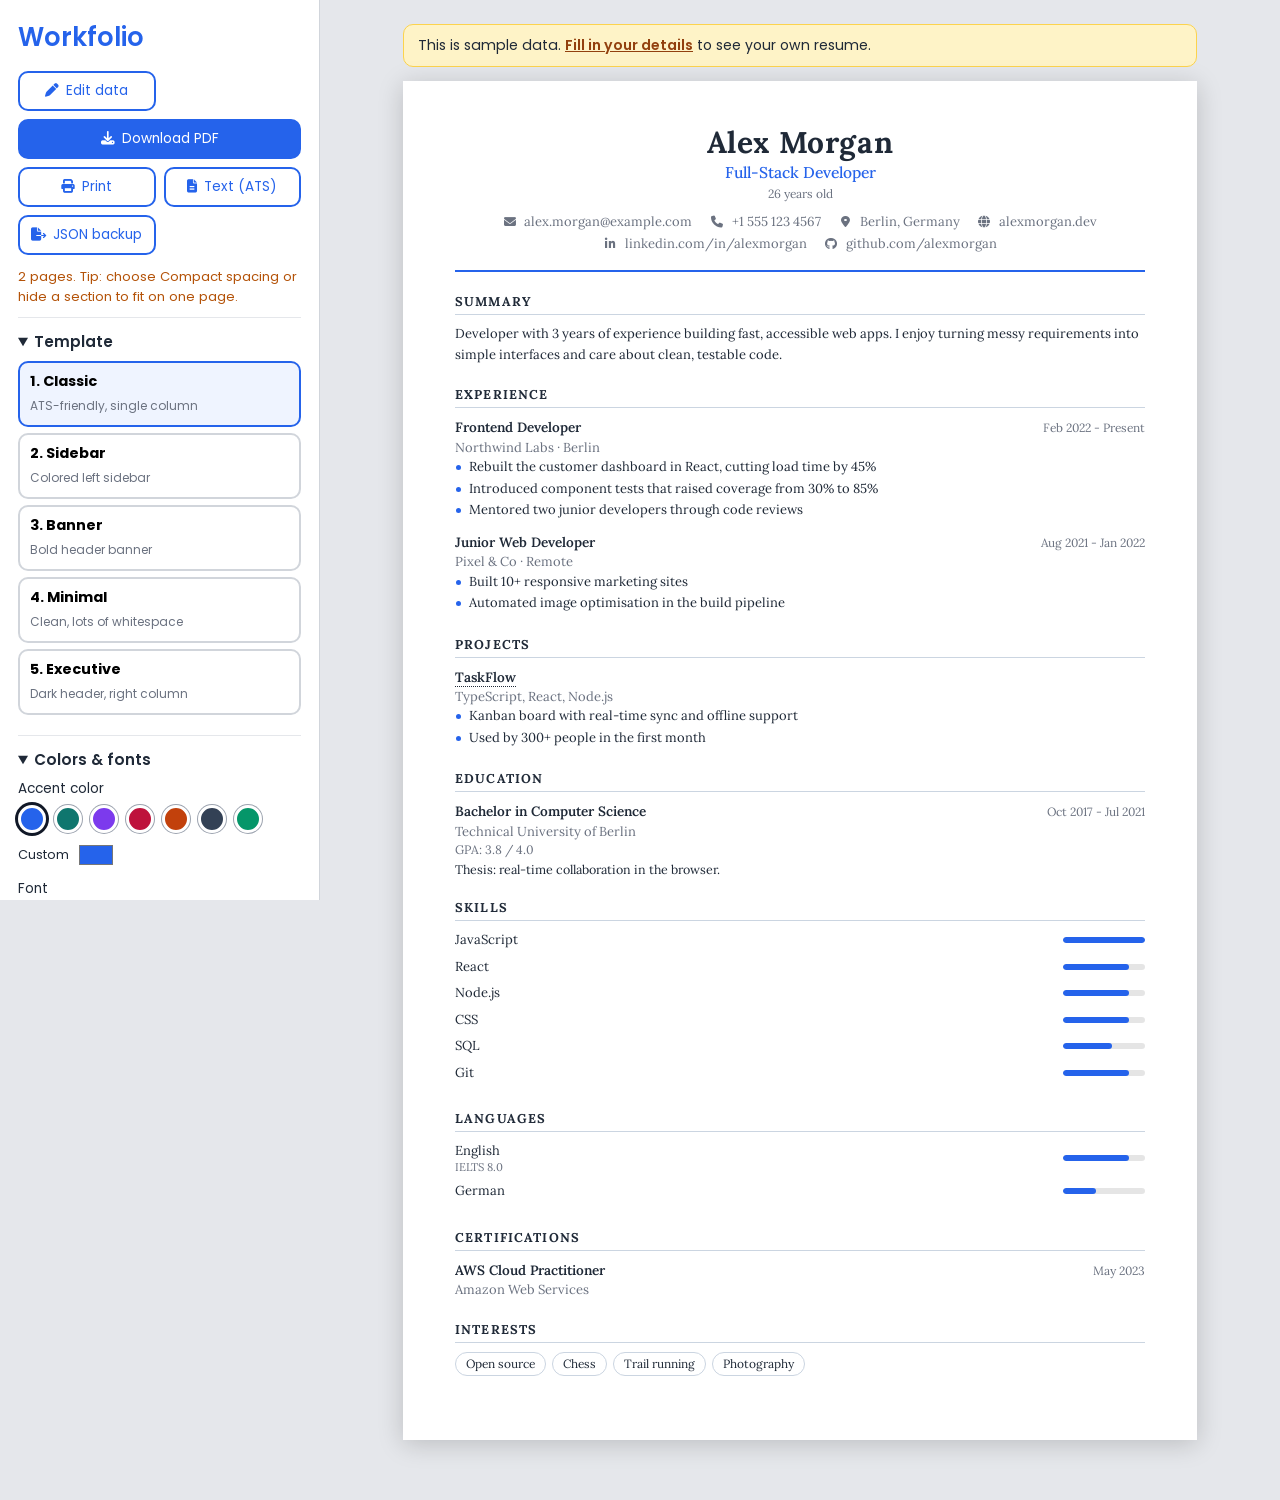
==== resume.html @ 61cf90de "Add files via upload" ====
<!DOCTYPE html>
<html lang="en">
<head>
    <meta charset="UTF-8">
    <meta name="viewport" content="width=device-width, initial-scale=1.0">
    <title>Your Resume | Workfolio</title>
    <link rel="icon" href="assets/imgs/favicon.svg" type="image/svg+xml">
    <link rel="stylesheet" href="assets/css/resume.css">
    <link rel="stylesheet" href="assets/css/viewer.css">
    <link rel="stylesheet" href="https://cdnjs.cloudflare.com/ajax/libs/font-awesome/6.5.2/css/all.min.css" crossorigin="anonymous" referrerpolicy="no-referrer">
    <link rel="preconnect" href="https://fonts.googleapis.com">
    <link rel="preconnect" href="https://fonts.gstatic.com" crossorigin>
    <link href="https://fonts.googleapis.com/css2?family=Inter:wght@300;400;500;600;700&family=Lora:wght@400;500;600;700&family=Poppins:wght@300;400;500;600;700&display=swap" rel="stylesheet">
    <style id="pageStyle"></style>
</head>
<body>
    <div id="app">
        <aside id="panel" aria-label="Resume design options">
            <a class="brand" href="index.html">Workfolio</a>

            <div class="actions">
                <a class="btn" href="index.html#formSec"><i class="fa-solid fa-pen"></i> Edit data</a>
                <button class="btn primary" id="pdfBtn" type="button"><i class="fa-solid fa-download"></i> Download PDF</button>
                <button class="btn" id="printBtn" type="button"><i class="fa-solid fa-print"></i> Print</button>
                <button class="btn" id="txtBtn" type="button" title="Plain text, good for application forms and ATS"><i class="fa-solid fa-file-lines"></i> Text (ATS)</button>
                <button class="btn" id="jsonBtn" type="button" title="Backup you can re-import later"><i class="fa-solid fa-file-export"></i> JSON backup</button>
            </div>

            <p id="pageInfo" class="pageInfo" aria-live="polite"></p>

            <details open>
                <summary>Template</summary>
                <div id="templateButtons" class="tplButtons"></div>
            </details>

            <details open>
                <summary>Colors &amp; fonts</summary>
                <div class="field">
                    <span class="lbl">Accent color</span>
                    <div id="swatches" class="swatches"></div>
                    <label class="custom">Custom <input type="color" id="accentInput"></label>
                </div>
                <label class="field">Font
                    <select id="fontSelect"></select>
                </label>
                <label class="field">Skill style
                    <select id="skillStyleSelect"></select>
                </label>
                <label class="field">Spacing
                    <select id="densitySelect"></select>
                </label>
                <label class="field">Paper size
                    <select id="paperSelect"></select>
                </label>
            </details>

            <details open>
                <summary>Show / hide</summary>
                <label class="check"><input type="checkbox" id="showPhoto"> Profile photo</label>
                <label class="check"><input type="checkbox" id="showAge"> Age</label>
                <p class="lbl">Sections (use arrows to reorder)</p>
                <ul id="sectionList" class="sectionList"></ul>
            </details>

            <button class="btn linkish" id="resetDesign" type="button"><i class="fa-solid fa-rotate-left"></i> Reset design</button>
        </aside>

        <main id="stage">
            <div id="sampleBanner" class="banner" hidden>
                This is sample data. <a href="index.html#formSec">Fill in your details</a> to see your own resume.
            </div>
            <div id="fit"><div id="scaler"><article id="resume"></article></div></div>
        </main>
    </div>

    <script src="assets/js/core.js"></script>
    <script src="assets/js/render.js"></script>
    <script src="assets/js/viewer.js"></script>
</body>
</html>
---- assets/css/resume.css ----
/* Workfolio - resume styles. One base + five templates (.tpl-1 ... .tpl-5).
   Colours come from CSS variables set by render.js (--accent, --accent-dark,
   --accent-soft, --on-accent). */

.resume {
    --fs: 13px; --sec: 20px; --item: 12px;
    --ink: #1f2937; --muted: #6b7280; --rule: #e5e7eb;
    --accent: #2563eb; --accent-dark: #1b3f99; --accent-soft: #dbe6fc; --on-accent: #fff;
    width: var(--page-w, 794px);
    min-height: var(--page-h, 1123px);
    background: #fff;
    color: var(--ink);
    font: 400 var(--fs) / 1.5 var(--ff, var(--ff-default));
    position: relative;
    overflow-wrap: anywhere;
    box-sizing: border-box;
    -webkit-print-color-adjust: exact;
    print-color-adjust: exact;
}
.resume *, .resume *::before, .resume *::after { box-sizing: border-box; }
.resume h1, .resume h2, .resume p, .resume ul { margin: 0; padding: 0; }
.resume a { color: inherit; text-decoration: none; }
.resume ul { list-style: none; }

.dens-compact { --fs: 12px; --sec: 13px; --item: 8px; }
.dens-spacious { --fs: 14px; --sec: 27px; --item: 16px; }

/* ---------- shared content ---------- */
.sec { margin-bottom: var(--sec); }
.sec h2 {
    font-size: 1em; font-weight: 700; text-transform: uppercase; letter-spacing: .09em;
    color: var(--accent); margin-bottom: 9px; display: flex; align-items: center; gap: 7px;
    break-after: avoid;
}
.sec h2 i { font-size: .92em; width: 1.1em; text-align: center; }
.item { margin-bottom: var(--item); break-inside: avoid; }
.item:last-child { margin-bottom: 0; }
.item-head { display: flex; justify-content: space-between; align-items: baseline; gap: 14px; }
.item-title { font-weight: 600; font-size: 1.04em; }
.item-title a { border-bottom: 1px dotted currentColor; }
.item-sub { color: var(--muted); }
.item-meta { color: var(--muted); font-size: .94em; }
.item-text { margin-top: 3px; font-size: .96em; }
.item-period { color: var(--muted); font-size: .92em; white-space: nowrap; }
.bullets { margin-top: 4px; }
.bullets li { position: relative; padding-left: 14px; margin-bottom: 2px; }
.bullets li::before { content: ""; position: absolute; left: 1px; top: .62em; width: 5px; height: 5px; border-radius: 50%; background: var(--accent); }
.summary { line-height: 1.6; }

.chips { display: flex; flex-wrap: wrap; gap: 6px; }
.chip { background: var(--accent-soft); color: var(--accent-dark); padding: 2px 10px; border-radius: 999px; font-size: .92em; }

.skill-row { display: flex; align-items: center; justify-content: space-between; gap: 12px; margin-bottom: 7px; }
.skill-name { flex: 1 1 auto; min-width: 0; }
.lang-note { display: block; color: var(--muted); font-size: .86em; line-height: 1.2; }
.lvl.bar { flex: 0 0 82px; height: 6px; border-radius: 99px; background: rgba(0, 0, 0, .1); overflow: hidden; }
.lvl.bar i { display: block; height: 100%; background: var(--accent); border-radius: 99px; }
.lvl.stars { display: inline-flex; gap: 2px; flex: 0 0 auto; }
.lvl.stars i { font-size: .72em; color: rgba(0, 0, 0, .16); }
.lvl.stars i.on { color: var(--accent); }

.r-contact li { display: flex; align-items: baseline; gap: 8px; }
.r-contact i { width: 1.1em; text-align: center; font-size: .92em; flex: 0 0 auto; }
.r-photo, .r-photo-side { object-fit: cover; display: block; }
.r-title { font-weight: 500; }
.r-age { color: var(--muted); font-size: .92em; }
.r-first { font-weight: inherit; }

/* single-column templates flatten the aside/main wrappers so sections can be re-ordered */
.tpl-1 .r-body, .tpl-4 .r-body { display: flex; flex-direction: column; }
.tpl-1 .r-side, .tpl-1 .r-main, .tpl-4 .r-side, .tpl-4 .r-main { display: contents; }
.tpl-1 .r-contact-side, .tpl-1 .r-photo-side, .tpl-1 .sec-contact,
.tpl-4 .r-contact-side, .tpl-4 .r-photo-side, .tpl-4 .sec-contact { display: none; }

/* =============== 1 - Classic =============== */
.tpl-1 { --ff-default: 'Lora', Georgia, 'Times New Roman', serif; padding: 44px 52px; }
.tpl-1 .r-header { display: flex; flex-direction: column; align-items: center; text-align: center; border-bottom: 2px solid var(--accent); padding-bottom: 16px; margin-bottom: var(--sec); }
.tpl-1 .r-photo { width: 92px; height: 92px; border-radius: 50%; margin-bottom: 10px; }
.tpl-1 .r-name { font-size: 2.3em; font-weight: 700; letter-spacing: .02em; line-height: 1.15; }
.tpl-1 .r-title { font-size: 1.2em; color: var(--accent); margin-top: 2px; }
.tpl-1 .r-contact-inline { display: flex; flex-wrap: wrap; justify-content: center; gap: 3px 18px; margin-top: 9px; color: var(--muted); }
.tpl-1 .sec h2 { color: var(--ink); border-bottom: 1px solid #cbd5e1; padding-bottom: 3px; font-size: .98em; }
.tpl-1 .sec h2 i { display: none; }
.tpl-1 .chip { background: transparent; border: 1px solid #cbd5e1; color: var(--ink); }

/* =============== 2 - Sidebar =============== */
.tpl-2 { --ff-default: 'Inter', system-ui, sans-serif; display: grid; grid-template-columns: 250px 1fr; grid-template-rows: auto 1fr; background: linear-gradient(to right, var(--accent) 250px, #fff 250px); }
.tpl-2 .r-body { display: contents; }
.tpl-2 .r-side { grid-column: 1; grid-row: 1 / span 2; padding: 34px 22px; color: var(--on-accent); display: flex; flex-direction: column; }
.tpl-2 .r-header { grid-column: 2; grid-row: 1; padding: 40px 38px 6px; }
.tpl-2 .r-main { grid-column: 2; grid-row: 2; padding: 14px 38px 36px; }
.tpl-2 .r-photo { display: none; }
.tpl-2 .r-photo-side { width: 140px; height: 140px; border-radius: 50%; margin: 0 auto 24px; border: 4px solid rgba(255, 255, 255, .55); }
.tpl-2 .r-contact-inline { display: none; }
.tpl-2 .r-name { font-size: 2.5em; line-height: 1.1; font-weight: 300; letter-spacing: -.01em; }
.tpl-2 .r-last { font-weight: 700; }
.tpl-2 .r-title { color: var(--accent); font-size: 1.15em; margin-top: 6px; text-transform: uppercase; letter-spacing: .12em; }
.tpl-2 .r-side .sec h2 { color: var(--on-accent); border-bottom: 1px solid rgba(255, 255, 255, .35); padding-bottom: 4px; }
.tpl-2 .r-side .r-contact li { margin-bottom: 7px; font-size: .95em; }
.tpl-2 .r-side .lvl.bar { background: rgba(255, 255, 255, .3); }
.tpl-2 .r-side .lvl.bar i { background: var(--on-accent); }
.tpl-2 .r-side .lvl.stars i { color: rgba(255, 255, 255, .3); }
.tpl-2 .r-side .lvl.stars i.on { color: var(--on-accent); }
.tpl-2 .r-side .lang-note { color: inherit; opacity: .8; }
.tpl-2 .r-side .chip { background: rgba(255, 255, 255, .2); color: var(--on-accent); }

/* =============== 3 - Banner =============== */
.tpl-3 { --ff-default: 'Poppins', 'Segoe UI', sans-serif; display: flex; flex-direction: column; }
.tpl-3 .r-header { display: flex; align-items: center; gap: 26px; padding: 36px 42px; background: linear-gradient(135deg, var(--accent), var(--accent-dark)); color: var(--on-accent); }
.tpl-3 .r-photo { width: 118px; height: 118px; border-radius: 50%; border: 4px solid #fff; flex: 0 0 auto; }
.tpl-3 .r-name { font-size: 2.4em; line-height: 1.1; font-weight: 700; }
.tpl-3 .r-title { font-size: 1.2em; opacity: .92; margin-top: 4px; }
.tpl-3 .r-age { color: inherit; opacity: .8; }
.tpl-3 .r-contact-inline { display: none; }
.tpl-3 .r-body { flex: 1; display: grid; grid-template-columns: 238px 1fr; }
.tpl-3 .r-photo-side { display: none; }
.tpl-3 .r-side { background: #f3f4f6; padding: 28px 22px; }
.tpl-3 .r-main { padding: 28px 36px 34px 32px; }
.tpl-3 .r-side .r-contact li { margin-bottom: 7px; font-size: .94em; }
.tpl-3 .r-side .r-contact i { color: var(--accent); }
.tpl-3 .sec h2 { font-size: .95em; }
.tpl-3 .r-main .sec h2 { border-bottom: 2px solid var(--accent-soft); padding-bottom: 5px; }

/* =============== 4 - Minimal =============== */
.tpl-4 { --ff-default: 'Inter', system-ui, sans-serif; padding: 54px 58px; }
.tpl-4 .r-header { display: flex; flex-direction: row-reverse; justify-content: space-between; align-items: center; margin-bottom: 24px; }
.tpl-4 .r-photo { width: 84px; height: 84px; border-radius: 10px; }
.tpl-4 .r-name { font-size: 2.6em; line-height: 1.05; letter-spacing: -.015em; font-weight: 300; }
.tpl-4 .r-last { font-weight: 700; }
.tpl-4 .r-title { color: var(--accent); text-transform: uppercase; letter-spacing: .16em; font-size: .86em; margin-top: 8px; font-weight: 600; }
.tpl-4 .r-contact-inline { display: flex; flex-wrap: wrap; gap: 3px 18px; margin-top: 14px; color: var(--muted); font-size: .94em; }
.tpl-4 .sec { display: grid; grid-template-columns: 128px 1fr; gap: 0 22px; padding-top: var(--sec); border-top: 1px solid var(--rule); }
.tpl-4 .sec h2 { color: var(--muted); font-size: .76em; letter-spacing: .16em; margin: 3px 0 0; }
.tpl-4 .sec h2 i { display: none; }
.tpl-4 .sec-body { min-width: 0; }

/* =============== 5 - Executive =============== */
.tpl-5 { --ff-default: 'Inter', system-ui, sans-serif; display: flex; flex-direction: column; }
.tpl-5 .r-header { display: flex; flex-direction: row-reverse; justify-content: space-between; align-items: center; background: #0f172a; color: #fff; padding: 34px 40px; border-bottom: 5px solid var(--accent); }
.tpl-5 .r-photo { width: 104px; height: 104px; border-radius: 12px; border: 3px solid rgba(255, 255, 255, .25); }
.tpl-5 .r-name { font-size: 2.35em; line-height: 1.1; font-weight: 700; letter-spacing: .01em; }
.tpl-5 .r-first { font-weight: 300; }
.tpl-5 .r-title { color: #cbd5e1; margin-top: 5px; font-size: 1.15em; letter-spacing: .06em; }
.tpl-5 .r-age { color: #94a3b8; }
.tpl-5 .r-contact-inline { display: none; }
.tpl-5 .r-body { flex: 1; display: grid; grid-template-columns: 1fr 244px; }
.tpl-5 .r-main { grid-column: 1; grid-row: 1; padding: 28px 30px 34px 40px; }
.tpl-5 .r-side { grid-column: 2; grid-row: 1; background: #f1f5f9; padding: 28px 24px; }
.tpl-5 .r-photo-side { display: none; }
.tpl-5 .r-side .r-contact li { margin-bottom: 7px; font-size: .94em; }
.tpl-5 .r-side .r-contact i { color: var(--accent); }
.tpl-5 .r-main .sec h2 { border-left: 4px solid var(--accent); padding-left: 9px; color: var(--ink); }
.tpl-5 .r-main .sec h2 i { display: none; }

/* resumes with no photo / small screens still look right in preview iframes */
@media print {
    .resume { margin: 0 !important; }
}
---- assets/css/viewer.css ----
* { box-sizing: border-box; }
[hidden] { display: none !important; }
body { margin: 0; background: #e5e7eb; font-family: "Poppins", system-ui, sans-serif; color: #1f2937; }

#app { display: grid; grid-template-columns: 320px 1fr; min-height: 100vh; }

#panel {
    position: sticky; top: 0; height: 100vh; overflow-y: auto;
    background: #fff; border-right: 1px solid #d1d5db; padding: 18px 18px 30px;
}
.brand { display: block; font-size: 1.6rem; font-weight: 600; color: #2563eb; text-decoration: none; margin-bottom: 14px; }

.actions { display: grid; grid-template-columns: 1fr 1fr; gap: 8px; }
.actions .btn:nth-child(2) { grid-column: 1 / -1; }

.btn {
    display: inline-flex; align-items: center; justify-content: center; gap: 7px;
    padding: 8px 10px; border: 2px solid #2563eb; border-radius: 10px; background: #fff; color: #2563eb;
    font: inherit; font-size: .85rem; text-decoration: none; cursor: pointer;
}
.btn.primary { background: #2563eb; color: #fff; }
.btn:hover { filter: brightness(.94); }
.btn:disabled { opacity: .6; cursor: wait; }
.btn.linkish { border-color: transparent; margin-top: 14px; color: #6b7280; }

.pageInfo { font-size: .82rem; margin: 12px 0 4px; color: #4b5563; }
.pageInfo.warn { color: #b45309; }

details { border-top: 1px solid #e5e7eb; padding: 10px 0; margin-top: 10px; }
summary { cursor: pointer; font-weight: 600; font-size: .95rem; padding: 2px 0 8px; }
.field { display: block; font-size: .85rem; margin-bottom: 10px; }
.field select { display: block; width: 100%; margin-top: 4px; padding: 6px 8px; border: 2px solid #d1d5db; border-radius: 8px; font: inherit; background: #fff; }
.lbl { display: block; font-size: .85rem; margin: 0 0 6px; }

.tplButtons { display: grid; gap: 6px; }
.tplBtn { text-align: left; padding: 8px 10px; border: 2px solid #d1d5db; border-radius: 10px; background: #fff; cursor: pointer; font: inherit; }
.tplBtn strong { display: block; font-size: .9rem; }
.tplBtn small { color: #6b7280; font-size: .75rem; }
.tplBtn.active { border-color: #2563eb; background: #eff4ff; }

.swatches { display: flex; flex-wrap: wrap; gap: 8px; }
.swatch { width: 28px; height: 28px; border-radius: 50%; border: 3px solid #fff; box-shadow: 0 0 0 1px #9ca3af; cursor: pointer; padding: 0; }
.swatch.active { box-shadow: 0 0 0 3px #111827; }
.custom { display: flex; align-items: center; gap: 8px; margin-top: 8px; font-size: .8rem; }
.custom input { width: 38px; height: 28px; padding: 0; border: none; background: none; cursor: pointer; }

.check { display: flex; align-items: center; gap: 8px; font-size: .88rem; margin-bottom: 6px; }
.sectionList { list-style: none; margin: 0; padding: 0; }
.sectionList li { display: flex; align-items: center; gap: 4px; padding: 3px 0; font-size: .86rem; }
.sectionList label { flex: 1; display: flex; gap: 8px; align-items: center; cursor: pointer; }
.sectionList button { border: 1px solid #d1d5db; background: #fff; border-radius: 6px; width: 26px; height: 26px; cursor: pointer; line-height: 1; }
.sectionList button:disabled { opacity: .35; cursor: default; }

#stage { padding: 24px 20px 60px; min-width: 0; overflow-x: hidden; }
.banner { max-width: 794px; margin: 0 auto 14px; padding: 10px 14px; background: #fef3c7; border: 1px solid #fcd34d; border-radius: 10px; font-size: .88rem; }
.banner a { color: #92400e; font-weight: 600; }
#fit { margin: 0 auto; }
#scaler { transform-origin: top left; box-shadow: 0 4px 24px rgba(0, 0, 0, .18); width: max-content; }

/* ---------- embedded preview (template picker iframes) ---------- */
body.preview { background: #fff; overflow: hidden; }
body.preview #app { display: block; }
body.preview #panel, body.preview .banner { display: none; }
body.preview #stage { padding: 0; overflow: hidden; }
body.preview #scaler { box-shadow: none; }

/* ---------- PDF host (off-screen, unscaled copy) ---------- */
.pdf-host { position: fixed; left: -10000px; top: 0; }

@media (max-width: 900px) {
    #app { display: block; }
    #panel { position: static; height: auto; border-right: none; border-bottom: 1px solid #d1d5db; }
}

@media print {
    body { background: #fff; }
    #panel, .banner { display: none !important; }
    #app { display: block; }
    #stage { padding: 0; overflow: visible; }
    #fit { width: auto !important; height: auto !important; }
    #scaler { transform: none !important; box-shadow: none; width: auto; }
}
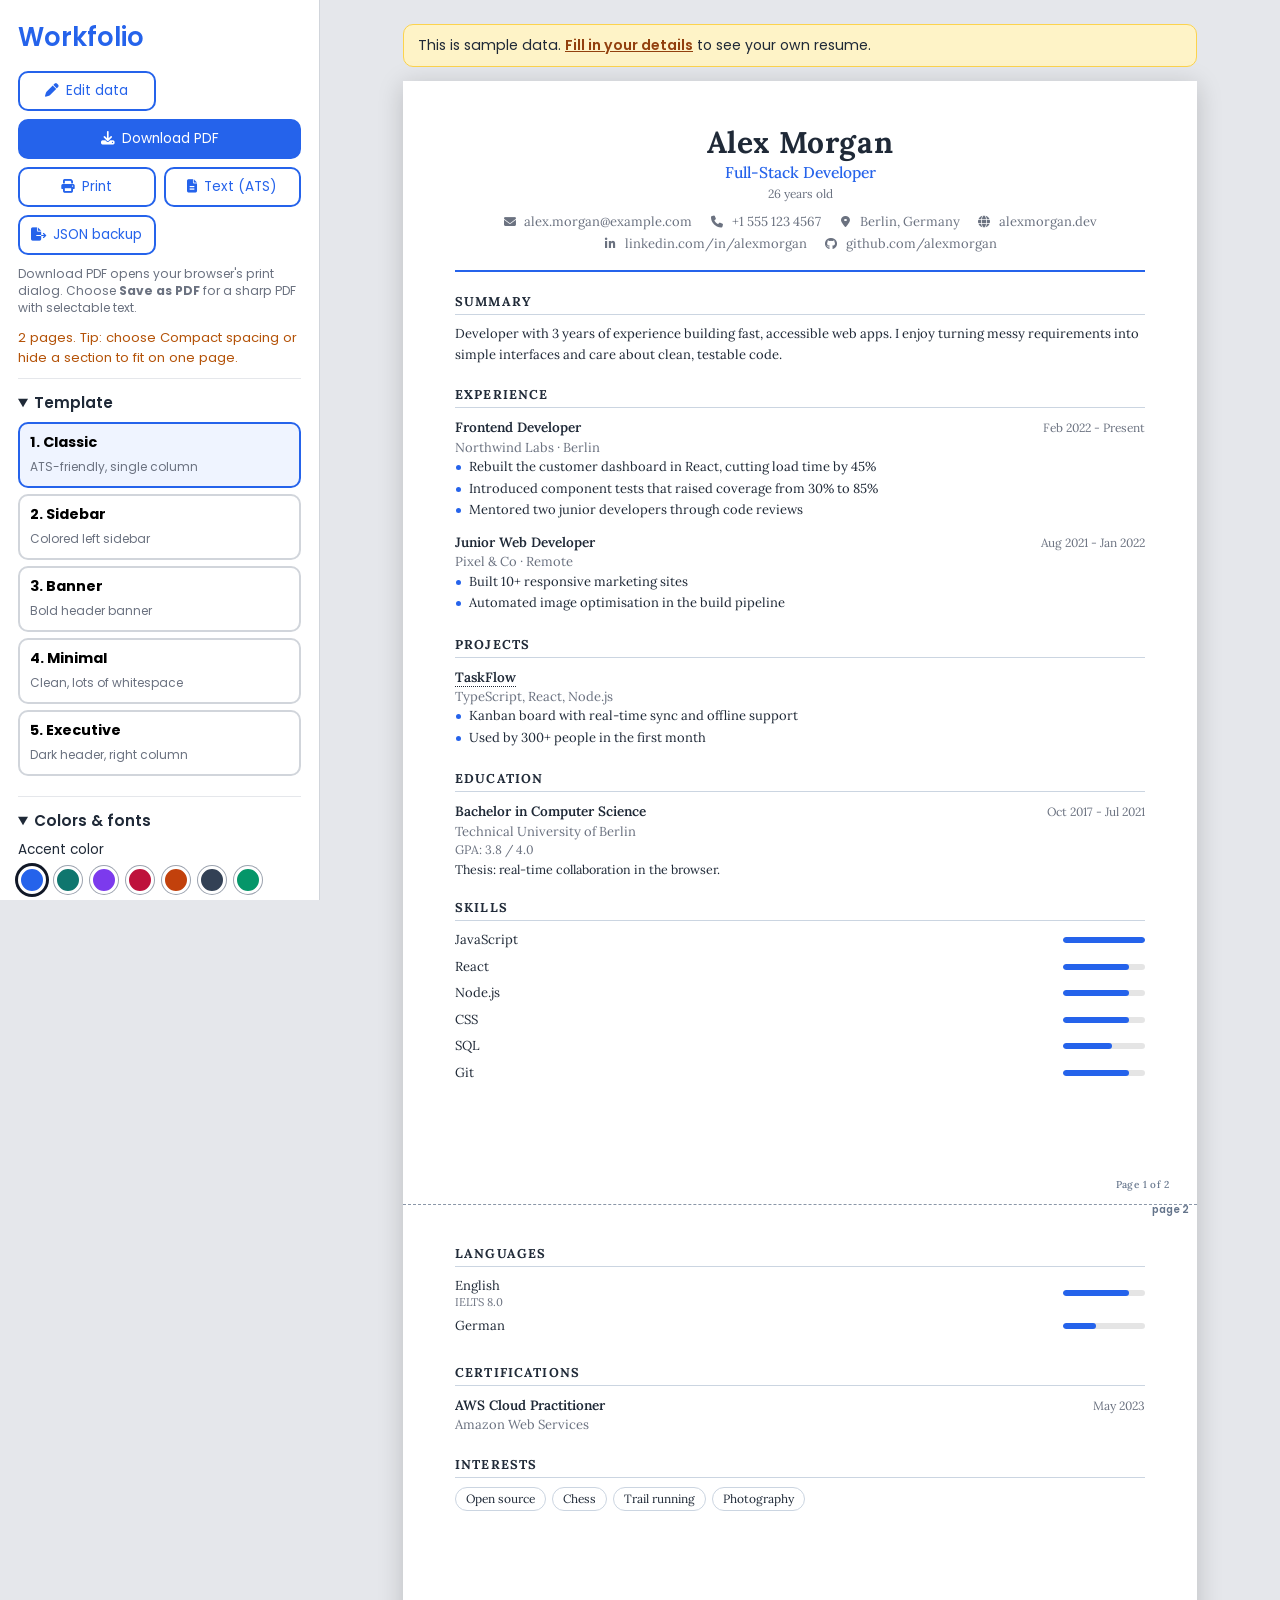
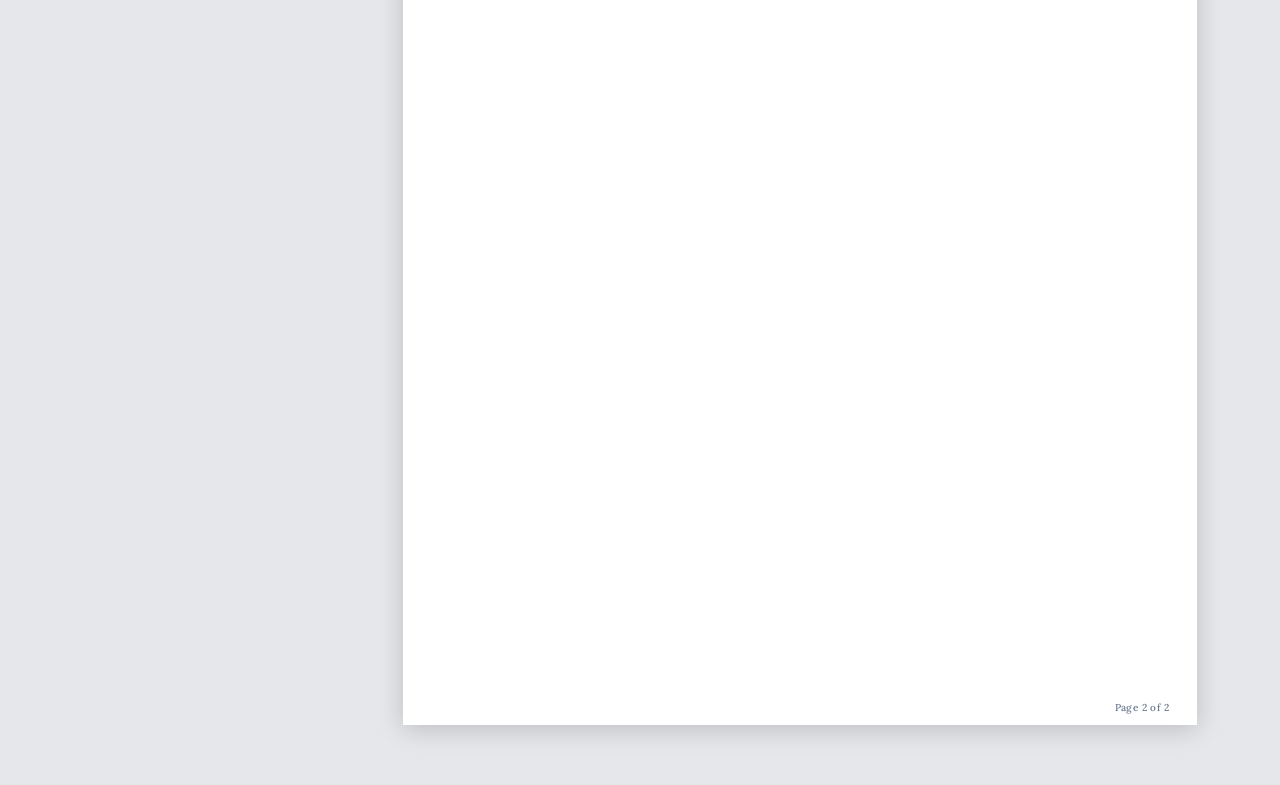
==== commit e535b78c: "Add files via upload" ====
--- a/resume.html
+++ b/resume.html
@@ -25,6 +25,8 @@
                 <button class="btn" id="txtBtn" type="button" title="Plain text, good for application forms and ATS"><i class="fa-solid fa-file-lines"></i> Text (ATS)</button>
                 <button class="btn" id="jsonBtn" type="button" title="Backup you can re-import later"><i class="fa-solid fa-file-export"></i> JSON backup</button>
             </div>
+
+            <p class="pdfHint">Download PDF opens your browser's print dialog. Choose <b>Save as PDF</b> for a sharp PDF with selectable text.</p>
 
             <p id="pageInfo" class="pageInfo" aria-live="polite"></p>
 
@@ -58,6 +60,7 @@
                 <summary>Show / hide</summary>
                 <label class="check"><input type="checkbox" id="showPhoto"> Profile photo</label>
                 <label class="check"><input type="checkbox" id="showAge"> Age</label>
+                <label class="check" title="Shown at the bottom of each page when the resume has more than one page"><input type="checkbox" id="showPageNumbers"> Page numbers</label>
                 <p class="lbl">Sections (use arrows to reorder)</p>
                 <ul id="sectionList" class="sectionList"></ul>
             </details>
@@ -75,6 +78,7 @@
 
     <script src="assets/js/core.js"></script>
     <script src="assets/js/render.js"></script>
+    <script src="assets/js/paginate.js"></script>
     <script src="assets/js/viewer.js"></script>
 </body>
 </html>
--- a/assets/css/resume.css
+++ b/assets/css/resume.css
@@ -66,11 +66,19 @@
 .r-age { color: var(--muted); font-size: .92em; }
 .r-first { font-weight: inherit; }
 
+/* page numbers (added by paginate.js when the resume has more than one page) */
+.pg-num {
+    position: absolute; right: 28px; height: 14px; z-index: 4;
+    font-size: 10px; line-height: 14px; font-weight: 500; letter-spacing: .04em; color: #64748b;
+    pointer-events: none;
+}
+
 /* single-column templates flatten the aside/main wrappers so sections can be re-ordered */
 .tpl-1 .r-body, .tpl-4 .r-body { display: flex; flex-direction: column; }
 .tpl-1 .r-side, .tpl-1 .r-main, .tpl-4 .r-side, .tpl-4 .r-main { display: contents; }
 .tpl-1 .r-contact-side, .tpl-1 .r-photo-side, .tpl-1 .sec-contact,
 .tpl-4 .r-contact-side, .tpl-4 .r-photo-side, .tpl-4 .sec-contact { display: none; }
+.tpl-4 .sec.sec-contact { display: none; } /* beats the later .tpl-4 .sec { display: grid } rule */
 
 /* =============== 1 - Classic =============== */
 .tpl-1 { --ff-default: 'Lora', Georgia, 'Times New Roman', serif; padding: 44px 52px; }
--- a/assets/css/viewer.css
+++ b/assets/css/viewer.css
@@ -23,6 +23,7 @@
 .btn:disabled { opacity: .6; cursor: wait; }
 .btn.linkish { border-color: transparent; margin-top: 14px; color: #6b7280; }
 
+.pdfHint { font-size: .76rem; line-height: 1.4; margin: 10px 0 0; color: #6b7280; }
 .pageInfo { font-size: .82rem; margin: 12px 0 4px; color: #4b5563; }
 .pageInfo.warn { color: #b45309; }
 
@@ -64,8 +65,12 @@
 body.preview #stage { padding: 0; overflow: hidden; }
 body.preview #scaler { box-shadow: none; }
 
-/* ---------- PDF host (off-screen, unscaled copy) ---------- */
-.pdf-host { position: fixed; left: -10000px; top: 0; }
+/* ---------- page-break helpers (see assets/js/paginate.js) ---------- */
+.pg-guide {
+    position: absolute; left: 0; right: 0; height: 0; border-top: 1px dashed rgba(100, 116, 139, .75);
+    z-index: 5; pointer-events: none; font: 600 10px/1 "Poppins", system-ui, sans-serif; color: #64748b;
+}
+.pg-guide { text-align: right; padding-right: 8px; }
 
 @media (max-width: 900px) {
     #app { display: block; }
@@ -73,7 +78,8 @@
 }
 
 @media print {
-    body { background: #fff; }
+    html, body { margin: 0; background: #fff; }
+    .pg-guide { display: none !important; }
     #panel, .banner { display: none !important; }
     #app { display: block; }
     #stage { padding: 0; overflow: visible; }
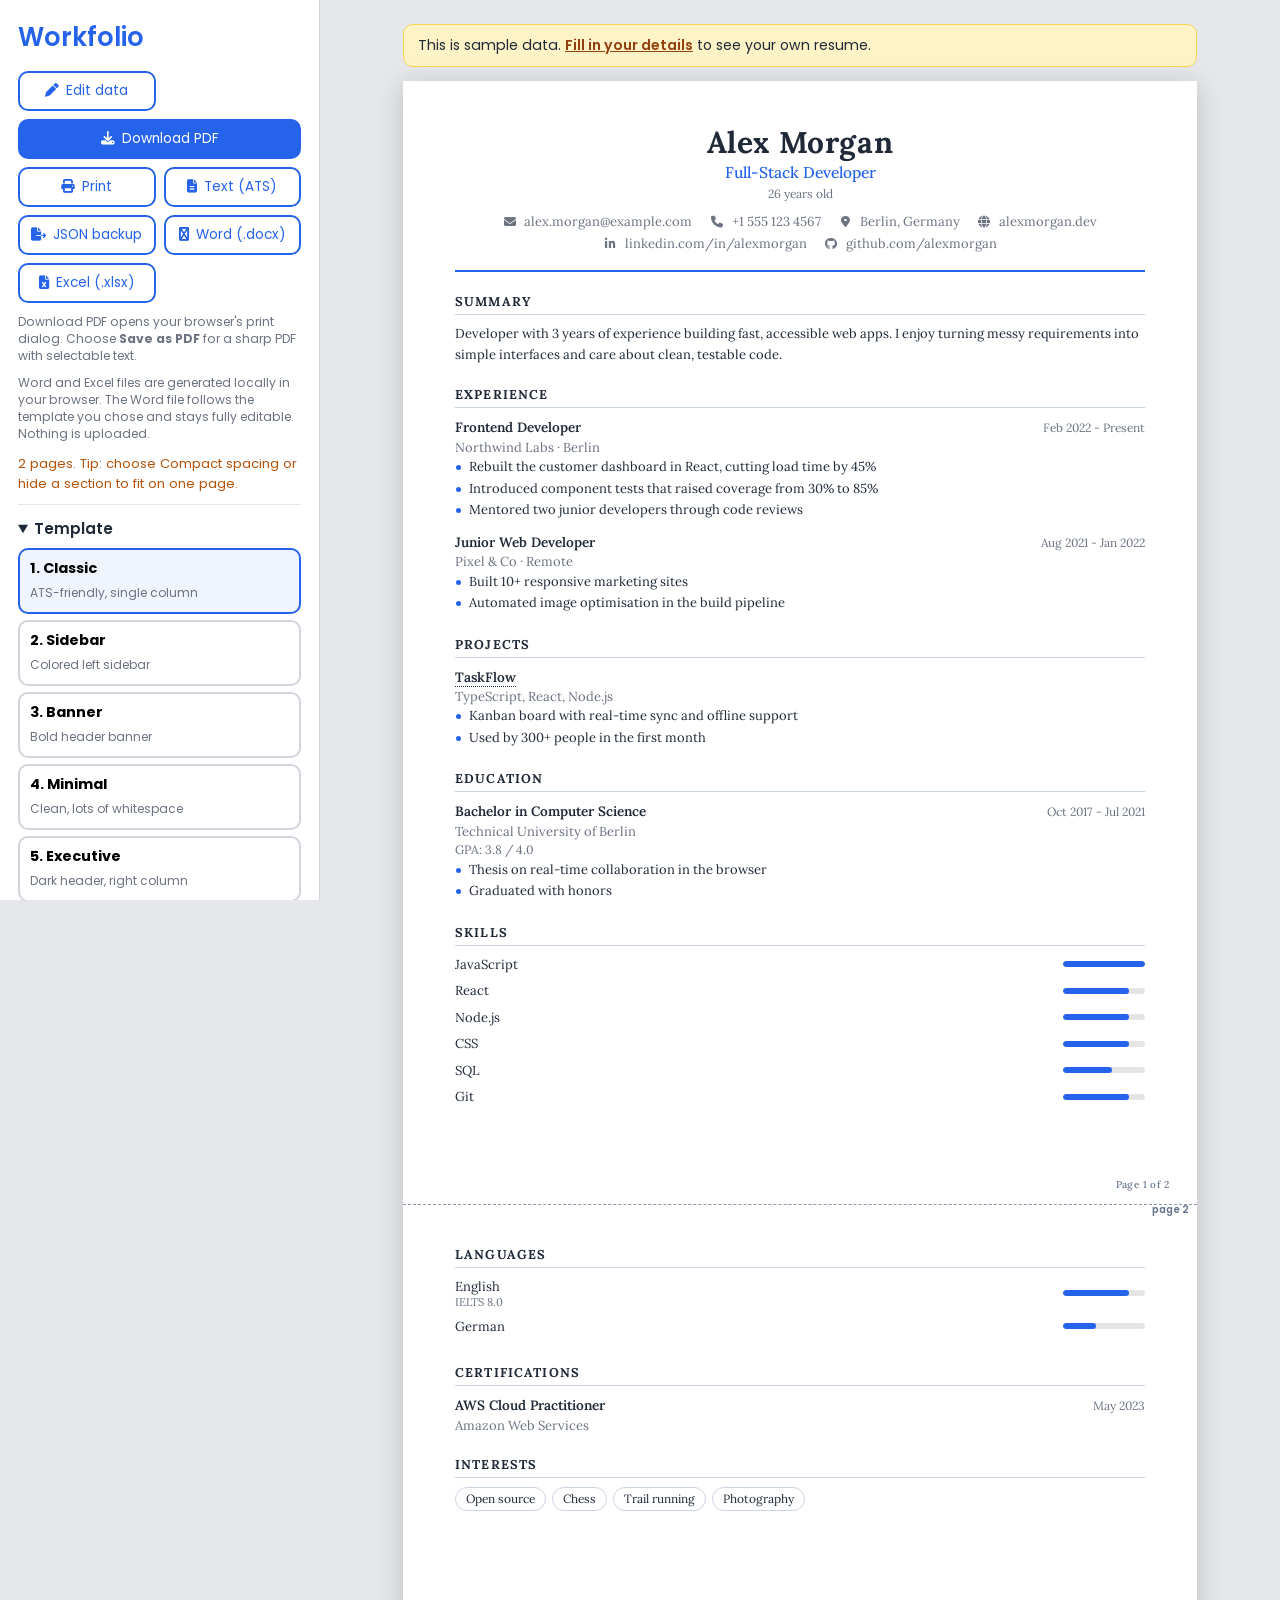
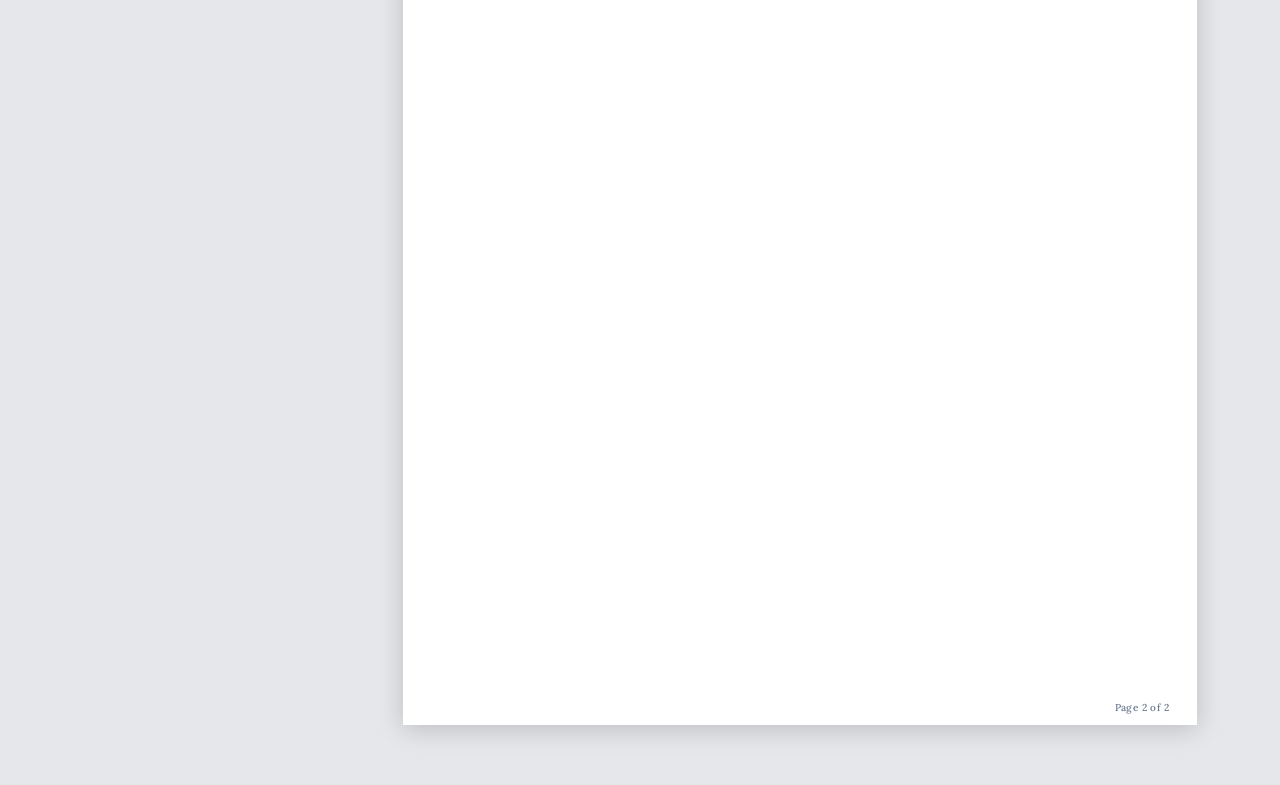
==== commit 5502419a: "Add files via upload" ====
--- a/resume.html
+++ b/resume.html
@@ -18,15 +18,26 @@
         <aside id="panel" aria-label="Resume design options">
             <a class="brand" href="index.html">Workfolio</a>
 
+            <section id="mobilePreviewDock" class="mobile-preview-dock" aria-label="Live resume preview" hidden>
+                <div class="mobile-preview-toolbar">
+                    <span><i class="fa-regular fa-eye" aria-hidden="true"></i> Live preview</span>
+                    <button type="button" id="toggleMobilePreview" class="preview-toggle" aria-expanded="false">Expand preview</button>
+                </div>
+                <div id="mobilePreviewViewport"></div>
+            </section>
+
             <div class="actions">
                 <a class="btn" href="index.html#formSec"><i class="fa-solid fa-pen"></i> Edit data</a>
                 <button class="btn primary" id="pdfBtn" type="button"><i class="fa-solid fa-download"></i> Download PDF</button>
                 <button class="btn" id="printBtn" type="button"><i class="fa-solid fa-print"></i> Print</button>
                 <button class="btn" id="txtBtn" type="button" title="Plain text, good for application forms and ATS"><i class="fa-solid fa-file-lines"></i> Text (ATS)</button>
                 <button class="btn" id="jsonBtn" type="button" title="Backup you can re-import later"><i class="fa-solid fa-file-export"></i> JSON backup</button>
+                <button class="btn" id="docxBtn" type="button" title="Export an editable Word document"><i class="fa-brands fa-file-word"></i> Word (.docx)</button>
+                <button class="btn" id="xlsxBtn" type="button" title="Spreadsheet with one sheet per section"><i class="fa-solid fa-file-excel"></i> Excel (.xlsx)</button>
             </div>
 
             <p class="pdfHint">Download PDF opens your browser's print dialog. Choose <b>Save as PDF</b> for a sharp PDF with selectable text.</p>
+            <p class="pdfHint">Word and Excel files are generated locally in your browser. The Word file follows the template you chose and stays fully editable. Nothing is uploaded.</p>
 
             <p id="pageInfo" class="pageInfo" aria-live="polite"></p>
 
@@ -77,6 +88,10 @@
     </div>
 
     <script src="assets/js/core.js"></script>
+    <script src="assets/js/zip.js"></script>
+    <!-- Local, dependency-free Word exporter; no resume data is uploaded to a server. -->
+    <script src="assets/js/word-export.js"></script>
+    <script src="assets/js/excel-export.js"></script>
     <script src="assets/js/render.js"></script>
     <script src="assets/js/paginate.js"></script>
     <script src="assets/js/viewer.js"></script>
--- a/assets/css/viewer.css
+++ b/assets/css/viewer.css
@@ -82,7 +82,36 @@
     .pg-guide { display: none !important; }
     #panel, .banner { display: none !important; }
     #app { display: block; }
-    #stage { padding: 0; overflow: visible; }
-    #fit { width: auto !important; height: auto !important; }
+    #stage { display: block !important; padding: 0; overflow: visible !important; min-height: 0; }
+    body.mobile-dock-active #stage { display: block !important; }
+    #mobilePreviewDock { display: none !important; }
+    #fit { width: auto !important; height: auto !important; margin: 0 !important; }
     #scaler { transform: none !important; box-shadow: none; width: auto; }
+    .resume { margin: 0 !important; }
 }
+
+/* ---------- persistent mobile live preview ---------- */
+.mobile-preview-dock { display: none; }
+.mobile-preview-toolbar { display: flex; align-items: center; justify-content: space-between; gap: 8px; min-height: 34px; padding-bottom: 7px; font-size: .84rem; font-weight: 600; }
+.preview-toggle { appearance: none; border: 1px solid #2563eb; background: #eff6ff; color: #1d4ed8; border-radius: 8px; padding: 6px 10px; min-height: 32px; font: inherit; font-size: .78rem; cursor: pointer; }
+#mobilePreviewViewport { width: 100%; min-width: 0; height: 145px; overflow: hidden; background: #eef2f7; border: 1px solid #e5e7eb; border-radius: 8px; }
+#mobilePreviewViewport #fit { padding: 0; }
+
+@media (max-width: 900px) {
+    #app { display: block; }
+    #panel { position: static; height: auto; max-height: none; overflow: visible; border-right: none; border-bottom: none; padding: 12px 14px 24px; }
+    .mobile-preview-dock:not([hidden]) { display: block; position: sticky; top: 0; z-index: 25; margin: 0 -14px 12px; padding: 8px 14px 10px; background: rgba(255,255,255,.97); border-bottom: 1px solid #d1d5db; box-shadow: 0 4px 14px rgba(15,23,42,.1); }
+    body.mobile-dock-active #stage { display: none; }
+    #panel .actions { grid-template-columns: repeat(2, minmax(0, 1fr)); }
+    #panel .actions .btn:nth-child(2) { grid-column: auto; }
+    #panel .actions .btn { min-width: 0; min-height: 42px; }
+    body.preview #mobilePreviewDock { display: none !important; }
+    body.preview #stage { display: block; }
+    body.preview #app { display: block; }
+    body.preview #panel { display: none; }
+    body.preview-expanded #mobilePreviewDock,
+    #mobilePreviewDock.preview-expanded { position: fixed; inset: 0; z-index: 9999; width: 100vw; height: 100dvh; margin: 0; padding: 10px 12px; background: #fff; overflow: hidden; border: 0; box-shadow: none; }
+    body.preview-expanded #mobilePreviewViewport { height: calc(100dvh - 55px); overflow: auto; border: 0; background: #e5e7eb; }
+    body.preview-expanded #mobilePreviewViewport #fit { margin: 0 auto 16px; }
+    body.preview-expanded { overflow: hidden; }
+}
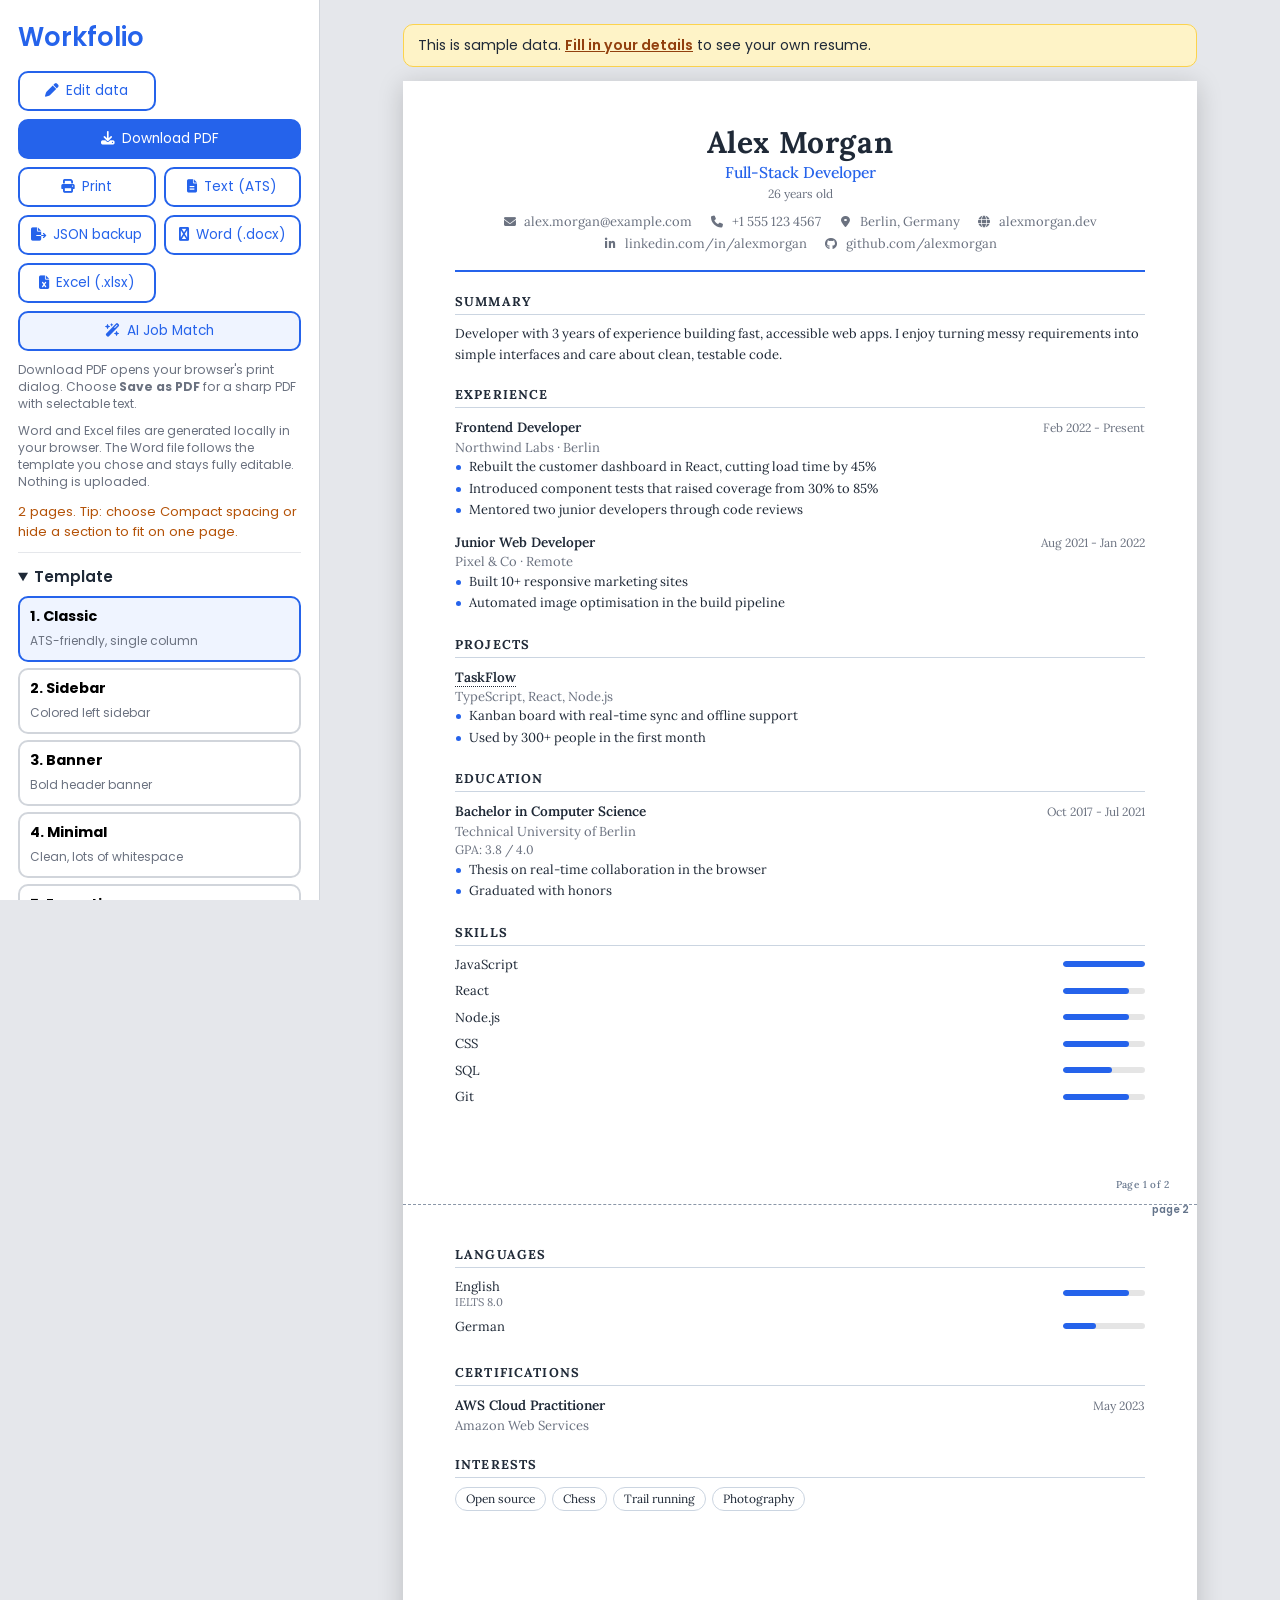
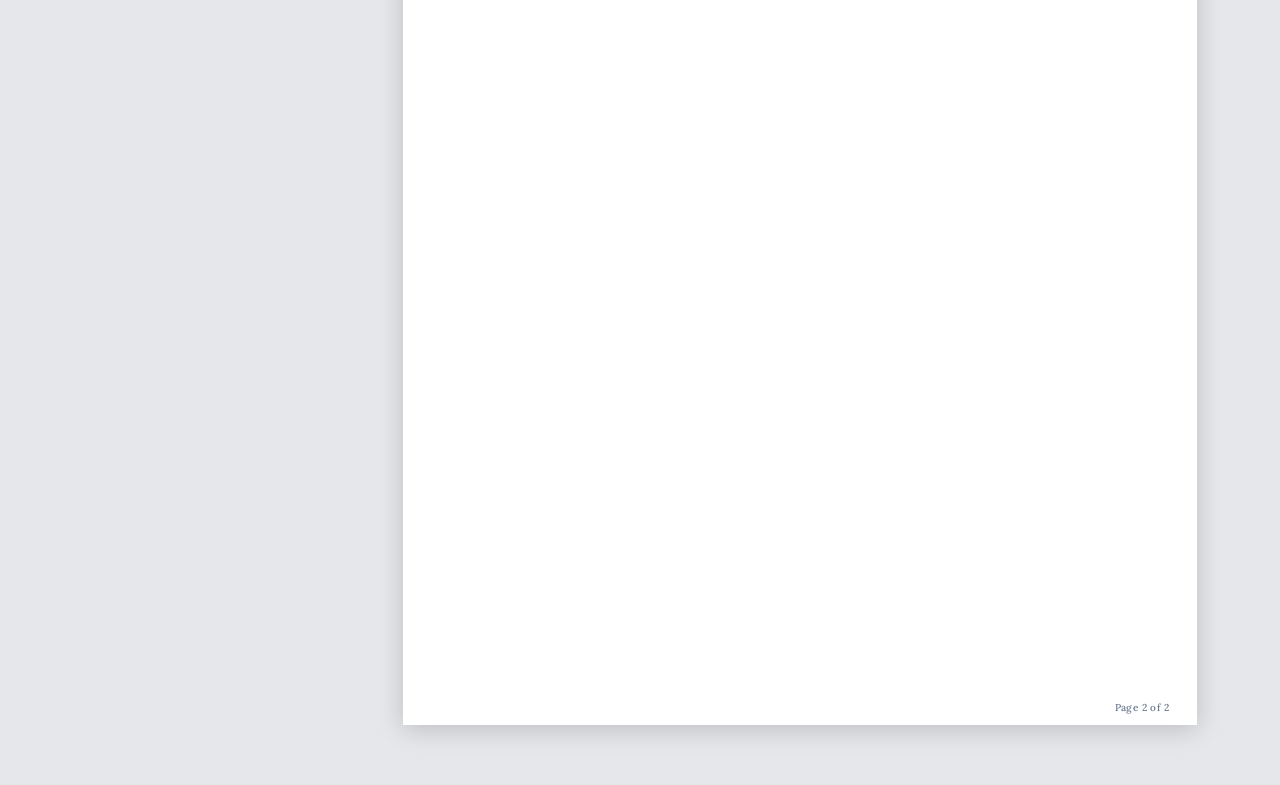
==== commit cd9fb069: "Add files via upload" ====
--- a/resume.html
+++ b/resume.html
@@ -7,6 +7,7 @@
     <link rel="icon" href="assets/imgs/favicon.svg" type="image/svg+xml">
     <link rel="stylesheet" href="assets/css/resume.css">
     <link rel="stylesheet" href="assets/css/viewer.css">
+    <link rel="stylesheet" href="assets/css/ai.css">
     <link rel="stylesheet" href="https://cdnjs.cloudflare.com/ajax/libs/font-awesome/6.5.2/css/all.min.css" crossorigin="anonymous" referrerpolicy="no-referrer">
     <link rel="preconnect" href="https://fonts.googleapis.com">
     <link rel="preconnect" href="https://fonts.gstatic.com" crossorigin>
@@ -34,6 +35,7 @@
                 <button class="btn" id="jsonBtn" type="button" title="Backup you can re-import later"><i class="fa-solid fa-file-export"></i> JSON backup</button>
                 <button class="btn" id="docxBtn" type="button" title="Export an editable Word document"><i class="fa-brands fa-file-word"></i> Word (.docx)</button>
                 <button class="btn" id="xlsxBtn" type="button" title="Spreadsheet with one sheet per section"><i class="fa-solid fa-file-excel"></i> Excel (.xlsx)</button>
+                <button class="btn ai-launch" id="aiBtn" type="button" title="Compare your resume with a job posting, on this device"><i class="fa-solid fa-wand-magic-sparkles"></i> AI Job Match</button>
             </div>
 
             <p class="pdfHint">Download PDF opens your browser's print dialog. Choose <b>Save as PDF</b> for a sharp PDF with selectable text.</p>
@@ -94,6 +96,9 @@
     <script src="assets/js/excel-export.js"></script>
     <script src="assets/js/render.js"></script>
     <script src="assets/js/paginate.js"></script>
+    <!-- AI Job Match: runs in the browser; the embedding model is only downloaded when you click Analyze. -->
+    <script src="assets/js/ai-match.js"></script>
+    <script src="assets/js/ai-panel.js"></script>
     <script src="assets/js/viewer.js"></script>
 </body>
 </html>
--- a/assets/css/resume.css
+++ b/assets/css/resume.css
@@ -138,7 +138,7 @@
 .tpl-4 .r-title { color: var(--accent); text-transform: uppercase; letter-spacing: .16em; font-size: .86em; margin-top: 8px; font-weight: 600; }
 .tpl-4 .r-contact-inline { display: flex; flex-wrap: wrap; gap: 3px 18px; margin-top: 14px; color: var(--muted); font-size: .94em; }
 .tpl-4 .sec { display: grid; grid-template-columns: 128px 1fr; gap: 0 22px; padding-top: var(--sec); border-top: 1px solid var(--rule); }
-.tpl-4 .sec h2 { color: var(--muted); font-size: .76em; letter-spacing: .16em; margin: 3px 0 0; }
+.tpl-4 .sec h2 { color: var(--muted); font-size: .76em; letter-spacing: .16em; margin: 3px 0 0; align-self: start; }
 .tpl-4 .sec h2 i { display: none; }
 .tpl-4 .sec-body { min-width: 0; }
 
@@ -160,6 +160,18 @@
 .tpl-5 .r-main .sec h2 { border-left: 4px solid var(--accent); padding-left: 9px; color: var(--ink); }
 .tpl-5 .r-main .sec h2 i { display: none; }
 
+/* sidebar tightening, set by paginate.js (data-tight) only when the sidebar would not fit on page 1 */
+.resume[data-tight] .r-side .sec { margin-bottom: calc(var(--sec) * .72); }
+.resume[data-tight] .r-side .r-contact li { margin-bottom: 4px; }
+.resume[data-tight] .r-side .skill-row { margin-bottom: 5px; }
+.resume[data-tight] .r-side .chips { gap: 4px; }
+.resume[data-tight="2"] .r-side, .resume[data-tight="3"] .r-side { padding-top: 22px; padding-bottom: 22px; line-height: 1.4; }
+.resume[data-tight="2"] .r-side .sec h2, .resume[data-tight="3"] .r-side .sec h2 { margin-bottom: 6px; }
+.resume[data-tight="2"] .r-side .chip, .resume[data-tight="3"] .r-side .chip { padding: 1px 9px; border-radius: 12px; }
+.resume[data-tight="3"] .r-side { font-size: .95em; }
+.resume[data-tight="3"] .r-side .sec { margin-bottom: calc(var(--sec) * .55); }
+.resume[data-tight="3"] .r-side .r-contact li { margin-bottom: 2px; }
+
 /* resumes with no photo / small screens still look right in preview iframes */
 @media print {
     .resume { margin: 0 !important; }
--- a/assets/css/ai.css
+++ b/assets/css/ai.css
@@ -0,0 +1,117 @@
+/* Workfolio - AI Job Match dialog (resume.html). Uses the same blue / Poppins language as the rest of the app. */
+
+.btn.ai-launch { grid-column: 1 / -1; background: #eff4ff; }
+.btn.small { padding: 6px 10px; font-size: .8rem; border-width: 1px; }
+.btn.ghost { border-color: #d1d5db; color: #6b7280; }
+
+body.ai-open { overflow: hidden; }
+
+.ai-modal { position: fixed; inset: 0; z-index: 10000; display: flex; align-items: center; justify-content: center; padding: 20px; }
+.ai-backdrop { position: absolute; inset: 0; background: rgba(15, 23, 42, .55); }
+.ai-dialog:focus { outline: none; }
+.ai-dialog {
+    position: relative; display: flex; flex-direction: column; width: min(1040px, 100%); max-height: 100%;
+    background: #fff; border-radius: 14px; box-shadow: 0 20px 60px rgba(15, 23, 42, .35); overflow: hidden;
+}
+.ai-head { display: flex; justify-content: space-between; gap: 16px; padding: 18px 22px 14px; border-bottom: 1px solid #e5e7eb; }
+.ai-head h2 { margin: 0 0 2px; font-size: 1.25rem; font-weight: 600; color: #1e3a8a; }
+.ai-head p { margin: 0; font-size: .85rem; color: #6b7280; }
+.ai-close { flex: none; width: 36px; height: 36px; border: 1px solid #d1d5db; border-radius: 10px; background: #fff; cursor: pointer; font-size: 1.6rem; line-height: 1; color: #4b5563; }
+.ai-close:hover { background: #f3f4f6; }
+
+.ai-body { overscroll-behavior: contain; display: grid; grid-template-columns: minmax(280px, 380px) 1fr; gap: 0; min-height: 0; overflow: hidden; flex: 1; }
+.ai-input { padding: 18px 22px 22px; border-right: 1px solid #e5e7eb; overflow-y: auto; display: flex; flex-direction: column; gap: 12px; }
+.ai-results { padding: 18px 22px 26px; overflow-y: auto; }
+
+.ai-label { font-size: .85rem; font-weight: 600; }
+.ai-input textarea {
+    width: 100%; min-height: 220px; resize: vertical; padding: 10px 12px; border: 2px solid #d1d5db; border-radius: 10px;
+    font: inherit; font-size: .85rem; line-height: 1.45; color: #1f2937;
+}
+.ai-input textarea:focus { outline: none; border-color: #2563eb; }
+.ai-row { display: flex; flex-wrap: wrap; gap: 8px; }
+.ai-check { display: flex; gap: 10px; align-items: flex-start; font-size: .84rem; line-height: 1.4; cursor: pointer; }
+.ai-check input { margin-top: 1px; width: 20px; height: 20px; flex: none; }
+.ai-check small { color: #6b7280; font-size: .76rem; }
+.ai-privacy { margin: 4px 0 0; font-size: .76rem; line-height: 1.45; color: #6b7280; }
+.ai-privacy i { margin-right: 4px; color: #059669; }
+.ai-status { font-size: .82rem; color: #374151; min-height: 1px; }
+.ai-bar { margin-top: 6px; height: 8px; border-radius: 99px; background: #e5e7eb; overflow: hidden; }
+.ai-bar span { display: block; height: 100%; background: #2563eb; transition: width .2s; }
+.ai-error { margin: 0; padding: 8px 10px; border-radius: 8px; background: #fef2f2; border: 1px solid #fecaca; color: #991b1b; }
+
+/* ----- results ----- */
+.ai-note { margin: 0 0 14px; padding: 8px 12px; border-radius: 10px; background: #fef3c7; border: 1px solid #fcd34d; font-size: .84rem; }
+.ai-score { display: flex; align-items: center; gap: 18px; margin-bottom: 8px; }
+.ai-score h3 { margin: 0 0 4px; font-size: 1.15rem; }
+.ai-break { margin: 0; font-size: .86rem; color: #374151; }
+.ai-mode { margin: 4px 0 0; font-size: .78rem; color: #6b7280; max-width: 46ch; }
+
+.ai-ring { --tone: #2563eb; flex: none; width: 96px; height: 96px; border-radius: 50%; display: grid; place-items: center;
+    background: conic-gradient(var(--tone) var(--p), #e5e7eb 0); }
+.ai-ring.good { --tone: #059669; }
+.ai-ring.mid { --tone: #d97706; }
+.ai-ring.low { --tone: #be123c; }
+.ai-ring-in { width: 76px; height: 76px; border-radius: 50%; background: #fff; display: flex; flex-direction: column; align-items: center; justify-content: center; line-height: 1.05; }
+.ai-ring-in strong { font-size: 1.7rem; font-weight: 600; }
+.ai-ring-in span { font-size: .7rem; color: #6b7280; }
+
+.ai-h { margin: 22px 0 8px; font-size: 1rem; font-weight: 600; padding-top: 14px; border-top: 1px solid #e5e7eb; }
+.ai-sub { margin: 10px 0 6px; font-size: .8rem; font-weight: 600; color: #4b5563; }
+.ai-muted { margin: 0; font-size: .84rem; color: #6b7280; line-height: 1.5; }
+
+.ai-chips { display: flex; flex-wrap: wrap; gap: 6px; list-style: none; margin: 0; padding: 0; }
+.ai-chips li { padding: 3px 10px; border-radius: 99px; font-size: .78rem; border: 1px solid; }
+.ai-chips .ok { background: #ecfdf5; border-color: #6ee7b7; color: #065f46; }
+.ai-chips .miss { background: #fffbeb; border-color: #fcd34d; color: #92400e; }
+
+.ai-reqs { list-style: none; margin: 0; padding: 0; display: grid; gap: 8px; }
+.ai-req { padding: 10px 12px; border: 1px solid #e5e7eb; border-left-width: 4px; border-radius: 10px; }
+.ai-req.gap { border-left-color: #be123c; }
+.ai-req.partial { border-left-color: #d97706; }
+.ai-req.strong { border-left-color: #059669; }
+.ai-req.soft { border-left-color: #6b7280; }
+.ai-req-top { display: flex; gap: 10px; align-items: flex-start; }
+.ai-req-top p { margin: 0; font-size: .88rem; line-height: 1.4; }
+.ai-tag { flex: none; padding: 1px 8px; border-radius: 6px; font-size: .72rem; font-weight: 600; }
+.gap .ai-tag { background: #ffe4e6; color: #9f1239; }
+.partial .ai-tag { background: #fef3c7; color: #92400e; }
+.strong .ai-tag { background: #d1fae5; color: #065f46; }
+.soft .ai-tag { background: #e5e7eb; color: #374151; }
+.ai-evidence { margin: 6px 0 0; font-size: .78rem; line-height: 1.45; color: #6b7280; }
+.ai-evidence b { color: #4b5563; font-weight: 600; }
+
+.ai-strong { margin-top: 10px; }
+.ai-strong summary { cursor: pointer; font-size: .86rem; font-weight: 600; padding: 4px 0 8px; }
+
+.ai-tips { margin: 0; padding-left: 20px; display: grid; gap: 8px; font-size: .86rem; line-height: 1.5; }
+.ai-tailor .ai-row { margin-top: 12px; }
+.ai-msg { margin: 10px 0 0; font-size: .84rem; color: #374151; }
+
+.ai-input .btn.primary { align-self: flex-start; }
+
+@media (max-width: 900px) {
+    .ai-modal { padding: 0; }
+    .ai-dialog { width: 100%; height: 100vh; height: 100dvh; max-height: none; border-radius: 0; }
+    .ai-head { padding: calc(14px + env(safe-area-inset-top, 0px)) 16px 12px; align-items: flex-start; }
+    .ai-head h2 { font-size: 1.15rem; }
+    .ai-head p { font-size: .8rem; }
+    .ai-close { width: 44px; height: 44px; }
+    .ai-body { display: block; overflow-y: auto; -webkit-overflow-scrolling: touch; padding-bottom: env(safe-area-inset-bottom, 0px); }
+    .ai-input { border-right: none; border-bottom: 1px solid #e5e7eb; overflow: visible; padding: 14px 16px 18px; }
+    .ai-results { overflow: visible; padding: 16px 16px calc(28px + env(safe-area-inset-bottom, 0px)); }
+    /* 16px stops iOS Safari from zooming the page when the field is focused */
+    .ai-input textarea { min-height: 160px; font-size: 16px; }
+    .ai-input .btn, .ai-tailor .btn { min-height: 44px; }
+    .ai-input .btn.primary { align-self: stretch; justify-content: center; }
+    .ai-tailor .ai-row .btn { flex: 1 1 100%; justify-content: center; }
+    .ai-check { font-size: .9rem; gap: 12px; }
+    .ai-score { flex-direction: column; align-items: flex-start; gap: 12px; }
+    .ai-req { padding: 10px; }
+    .ai-req-top { flex-direction: column; gap: 6px; }
+    .ai-strong summary { padding: 10px 0; min-height: 44px; }
+}
+
+@media (prefers-reduced-motion: reduce) { .ai-bar span { transition: none; } }
+
+@media print { .ai-modal { display: none !important; } }
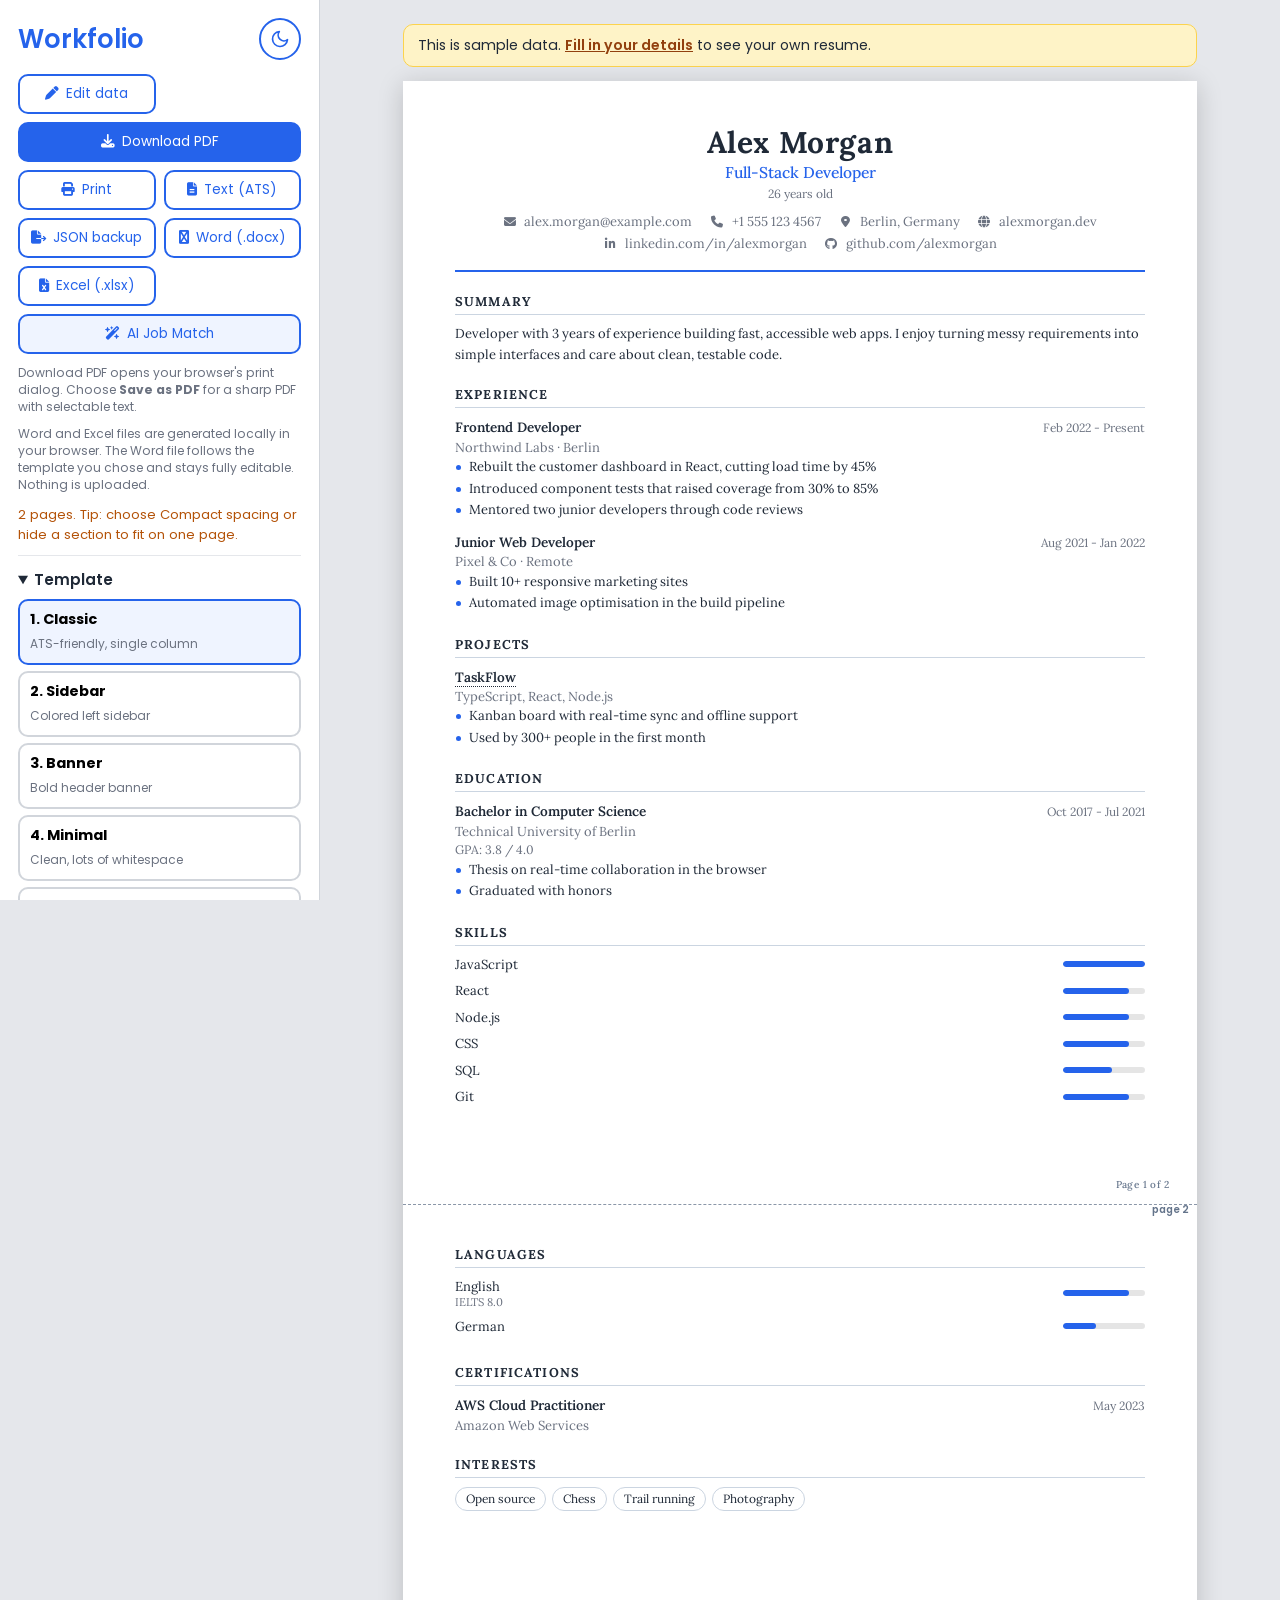
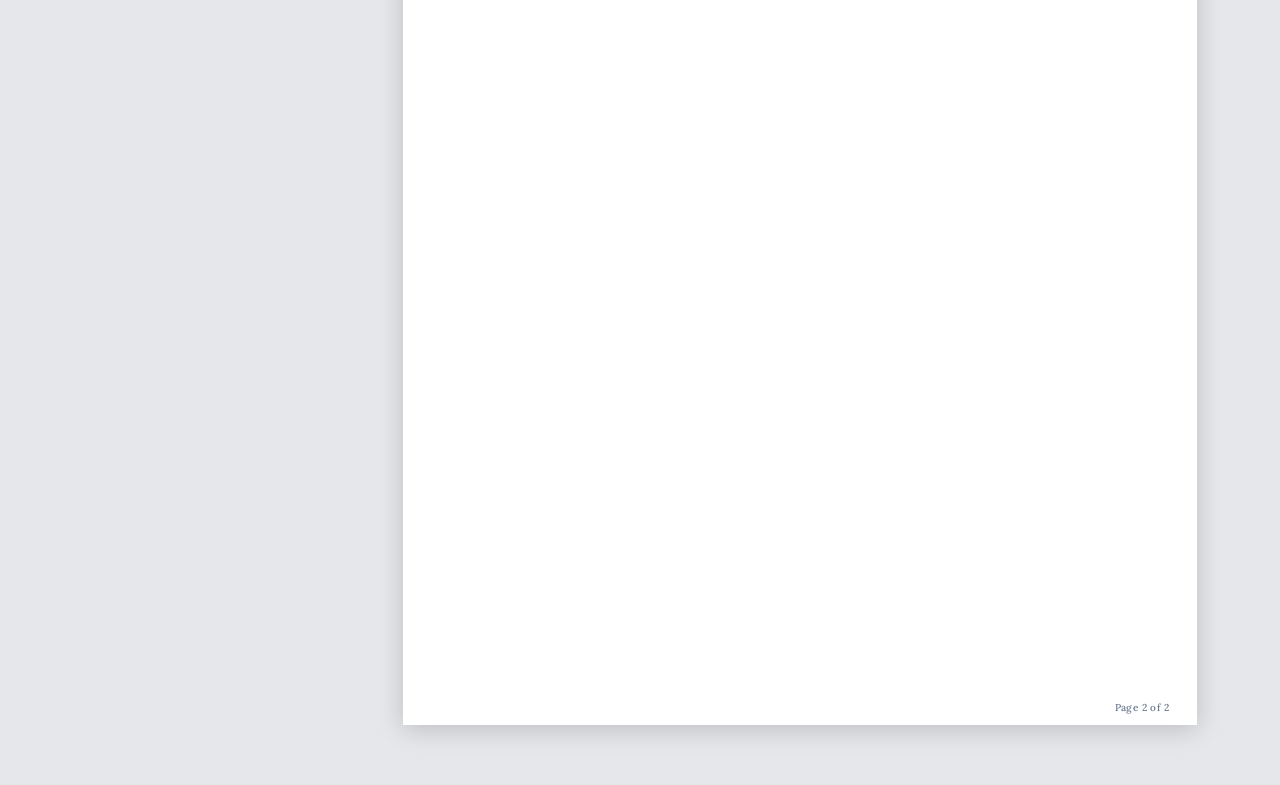
==== commit da8f465c: "Add files via upload" ====
--- a/resume.html
+++ b/resume.html
@@ -8,16 +8,33 @@
     <link rel="stylesheet" href="assets/css/resume.css">
     <link rel="stylesheet" href="assets/css/viewer.css">
     <link rel="stylesheet" href="assets/css/ai.css">
+    <link rel="stylesheet" href="assets/css/theme.css">
     <link rel="stylesheet" href="https://cdnjs.cloudflare.com/ajax/libs/font-awesome/6.5.2/css/all.min.css" crossorigin="anonymous" referrerpolicy="no-referrer">
     <link rel="preconnect" href="https://fonts.googleapis.com">
     <link rel="preconnect" href="https://fonts.gstatic.com" crossorigin>
     <link href="https://fonts.googleapis.com/css2?family=Inter:wght@300;400;500;600;700&family=Lora:wght@400;500;600;700&family=Poppins:wght@300;400;500;600;700&display=swap" rel="stylesheet">
+    <meta name="theme-color" content="#ffffff">
+    <script>
+        /* set the theme before first paint so there is no white flash */
+        (function () {
+            var theme = "light";
+            try {
+                var preview = /[?&]preview=1/.test(location.search);   /* template thumbnails stay light */
+                var saved = localStorage.getItem("workfolio-theme");
+                if (!preview) theme = saved || (window.matchMedia && matchMedia("(prefers-color-scheme: dark)").matches ? "dark" : "light");
+            } catch (e) {}
+            document.documentElement.setAttribute("data-theme", theme);
+        })();
+    </script>
     <style id="pageStyle"></style>
 </head>
 <body>
     <div id="app">
         <aside id="panel" aria-label="Resume design options">
-            <a class="brand" href="index.html">Workfolio</a>
+            <div class="panel-top">
+                <a class="brand" href="index.html">Workfolio</a>
+                <button type="button" class="theme-toggle" id="themeToggle" aria-label="Switch to dark mode" aria-pressed="false" title="Switch to dark mode"><svg class="icon-moon" viewBox="0 0 24 24" width="20" height="20" fill="none" stroke="currentColor" stroke-width="2" stroke-linecap="round" stroke-linejoin="round" aria-hidden="true"><path d="M21 12.8A9 9 0 1 1 11.2 3a7 7 0 0 0 9.8 9.8z"/></svg><svg class="icon-sun" viewBox="0 0 24 24" width="20" height="20" fill="none" stroke="currentColor" stroke-width="2" stroke-linecap="round" stroke-linejoin="round" aria-hidden="true"><circle cx="12" cy="12" r="4"/><path d="M12 2v2M12 20v2M4.9 4.9l1.4 1.4M17.7 17.7l1.4 1.4M2 12h2M20 12h2M4.9 19.1l1.4-1.4M17.7 6.3l1.4-1.4"/></svg></button>
+            </div>
 
             <section id="mobilePreviewDock" class="mobile-preview-dock" aria-label="Live resume preview" hidden>
                 <div class="mobile-preview-toolbar">
@@ -89,6 +106,7 @@
         </main>
     </div>
 
+    <script src="assets/js/theme.js"></script>
     <script src="assets/js/core.js"></script>
     <script src="assets/js/zip.js"></script>
     <!-- Local, dependency-free Word exporter; no resume data is uploaded to a server. -->
--- a/assets/css/ai.css
+++ b/assets/css/ai.css
@@ -46,6 +46,10 @@
 .ai-score h3 { margin: 0 0 4px; font-size: 1.15rem; }
 .ai-break { margin: 0; font-size: .86rem; color: #374151; }
 .ai-mode { margin: 4px 0 0; font-size: .78rem; color: #6b7280; max-width: 46ch; }
+
+.ai-tech { margin-top: 6px; font-size: .74rem; color: #6b7280; }
+.ai-tech summary { cursor: pointer; }
+.ai-tech p { margin: 4px 0 0; word-break: break-word; font-family: ui-monospace, Menlo, Consolas, monospace; }
 
 .ai-ring { --tone: #2563eb; flex: none; width: 96px; height: 96px; border-radius: 50%; display: grid; place-items: center;
     background: conic-gradient(var(--tone) var(--p), #e5e7eb 0); }
--- a/assets/css/theme.css
+++ b/assets/css/theme.css
@@ -0,0 +1,154 @@
+/* Workfolio - dark / light theme.
+   Light is the default look. Dark overrides only apply on screen, so printing,
+   PDF export and the resume itself always stay exactly as designed. */
+
+/* ---------- toggle button ---------- */
+.theme-toggle {
+    display: inline-flex; align-items: center; justify-content: center;
+    width: 42px; height: 42px; padding: 0;
+    border: 2px solid #2563eb; border-radius: 50%;
+    background: #fff; color: #2563eb;
+    font-size: 1rem; line-height: 1; cursor: pointer;
+    transition: background-color .25s, color .25s, border-color .25s, transform .2s;
+}
+.theme-toggle:hover { transform: rotate(18deg); }
+.theme-toggle svg { display: block; }
+.theme-toggle .icon-sun { display: none; }
+[data-theme="dark"] .theme-toggle .icon-sun { display: block; }
+[data-theme="dark"] .theme-toggle .icon-moon { display: none; }
+
+/* landing page: fixed top-right */
+nav .theme-toggle { position: fixed; top: 30px; right: 24px; z-index: 50; box-shadow: 0 4px 14px rgba(15, 23, 42, .15); }
+/* resume viewer: sits beside the brand */
+#panel .panel-top { display: flex; align-items: center; justify-content: space-between; gap: 10px; margin-bottom: 14px; }
+#panel .panel-top .brand { margin-bottom: 0; }
+@media (max-width: 640px) { nav .theme-toggle { top: 14px; right: 12px; width: 40px; height: 40px; } }
+@media print { .theme-toggle { display: none !important; } }
+
+/* ---------- dark theme (screen only) ---------- */
+@media screen {
+    [data-theme="dark"] { color-scheme: dark; }
+    [data-theme="dark"] body { background: #0b1220; color: #e5e7eb; }
+    [data-theme="dark"] header#top p, [data-theme="dark"] #formSec p { color: #cbd5e1; }
+    [data-theme="dark"] :root, :root[data-theme="dark"] {
+        --blue: #3b82f6; --blue-hover: #5b9bf8; --blue-active: #7aaefa;
+        --gray: #131c30; --text: #e5e7eb;
+    }
+    [data-theme="dark"] .blue-color { color: #60a5fa; }
+    [data-theme="dark"] .gray1-color { color: #e5e7eb; }
+
+    /* toggle */
+    [data-theme="dark"] .theme-toggle { background: #131c30; color: #fbbf24; border-color: #334155; }
+
+    /* landing header: invert the white illustration so it blends into the dark page */
+    [data-theme="dark"] header#top { background: #0b1220; position: relative; isolation: isolate; border-bottom-color: #263248; }
+    [data-theme="dark"] header#top::before {
+        content: ""; position: absolute; inset: 0; z-index: -1;
+        background: url(../imgs/header-img1.png) center / cover no-repeat;
+        filter: invert(1) hue-rotate(180deg);
+        mix-blend-mode: lighten;
+    }
+    [data-theme="dark"] #formSec { border-bottom-color: #263248; }
+
+    /* buttons */
+    [data-theme="dark"] .ghost-btn { background: #131c30; color: #93c5fd; border-color: #3b82f6; }
+    [data-theme="dark"] .ghost-btn:hover { background: #3b82f6; color: #fff; }
+    [data-theme="dark"] .ghost-btn.danger { color: #f87171; border-color: #f87171; }
+    [data-theme="dark"] .ghost-btn.danger:hover { background: #dc2626; color: #fff; }
+
+    /* form */
+    [data-theme="dark"] #formBox { background: #131c30; }
+    [data-theme="dark"] .formGroup { border-bottom-color: #263248; }
+    [data-theme="dark"] .baseInput { background: #0b1220; color: #e5e7eb; border-color: #334155; }
+    [data-theme="dark"] .baseInput::placeholder { color: #64748b; }
+    [data-theme="dark"] .baseInput:hover, [data-theme="dark"] .baseInput:focus { border-color: #60a5fa; }
+    [data-theme="dark"] .draftStatus, [data-theme="dark"] .counter, [data-theme="dark"] .fieldHint,
+    [data-theme="dark"] .photo-crop-help, [data-theme="dark"] .wizard-step-intro p { color: #94a3b8 !important; }
+    [data-theme="dark"] .wizard-step-intro h3 { color: #f1f5f9; }
+    [data-theme="dark"] .entry { background: #0f172a; border-color: #263248; }
+    [data-theme="dark"] #photoPreview { border-color: #131c30; box-shadow: 0 0 0 2px #334155; }
+    [data-theme="dark"] .scoreCard { background: #0f172a; border-color: #263248; }
+    [data-theme="dark"] .scoreBar, [data-theme="dark"] .wizard-progress-track { background: #263248; }
+    [data-theme="dark"] #scoreTips { color: #94a3b8; }
+    [data-theme="dark"] .tplThumb { border-color: #334155; }
+    [data-theme="dark"] .tplCard small { color: #94a3b8; }
+    [data-theme="dark"] .tplCard.selected { border-color: #60a5fa; }
+    @media (max-width: 640px) {
+        [data-theme="dark"] .wizard-nav { background: #131c30; border-color: #263248; }
+    }
+
+    /* photo cropper dialog */
+    [data-theme="dark"] .photo-crop-dialog { color: #e5e7eb; }
+    [data-theme="dark"] .photo-crop-card { background: #131c30; }
+    [data-theme="dark"] .photo-crop-head h2 { color: #f1f5f9; }
+    [data-theme="dark"] .photo-crop-head p, [data-theme="dark"] .photo-crop-zoom output { color: #94a3b8; }
+    [data-theme="dark"] .photo-crop-close { background: #0b1220; border-color: #334155; color: #cbd5e1; }
+    [data-theme="dark"] .photo-crop-canvas-wrap { background: #0b1220; border-color: #334155; }
+
+    /* ---------- resume viewer (resume.html) ---------- */
+    [data-theme="dark"] body.preview { background: #fff; }      /* template thumbnails stay white */
+    [data-theme="dark"] #stage { background: #0b1220; }
+    [data-theme="dark"] #app { background: #0b1220; }
+    [data-theme="dark"] #panel { background: #0f172a; border-right-color: #263248; }
+    [data-theme="dark"] .brand { color: #60a5fa; }
+    [data-theme="dark"] .btn { background: #131c30; color: #93c5fd; border-color: #3b82f6; }
+    [data-theme="dark"] .btn.primary { background: #3b82f6; color: #fff; }
+    [data-theme="dark"] .btn.ghost { border-color: #334155; color: #94a3b8; }
+    [data-theme="dark"] .btn.linkish { color: #94a3b8; }
+    [data-theme="dark"] .btn.ai-launch { background: #172554; }
+    [data-theme="dark"] .pdfHint { color: #94a3b8; }
+    [data-theme="dark"] .pageInfo { color: #cbd5e1; }
+    [data-theme="dark"] .pageInfo.warn { color: #fbbf24; }
+    [data-theme="dark"] details { border-top-color: #263248; }
+    [data-theme="dark"] .field select { background: #0b1220; color: #e5e7eb; border-color: #334155; }
+    [data-theme="dark"] .tplBtn { background: #131c30; border-color: #334155; color: #e5e7eb; }
+    [data-theme="dark"] .tplBtn small { color: #94a3b8; }
+    [data-theme="dark"] .tplBtn.active { background: #172554; border-color: #60a5fa; }
+    [data-theme="dark"] .swatch { border-color: #0f172a; box-shadow: 0 0 0 1px #64748b; }
+    [data-theme="dark"] .swatch.active { box-shadow: 0 0 0 3px #f1f5f9; }
+    [data-theme="dark"] .sectionList button { background: #131c30; border-color: #334155; color: #e5e7eb; }
+    [data-theme="dark"] .banner { background: #3a2e0a; border-color: #854d0e; color: #fde68a; }
+    [data-theme="dark"] .banner a { color: #fcd34d; }
+    [data-theme="dark"] #scaler { box-shadow: 0 4px 30px rgba(0, 0, 0, .6); }
+    [data-theme="dark"] #mobilePreviewViewport { background: #0b1220; border-color: #263248; }
+    [data-theme="dark"] .preview-toggle { background: #172554; color: #93c5fd; border-color: #3b82f6; }
+    @media (max-width: 900px) {
+        [data-theme="dark"] .mobile-preview-dock:not([hidden]) { background: rgba(15, 23, 42, .97); border-bottom-color: #263248; }
+        [data-theme="dark"] #mobilePreviewDock.preview-expanded,
+        [data-theme="dark"] body.preview-expanded #mobilePreviewDock { background: #0b1220; }
+    }
+
+    /* ---------- AI Job Match dialog ---------- */
+    [data-theme="dark"] .ai-dialog { background: #0f172a; color: #e5e7eb; }
+    [data-theme="dark"] .ai-head, [data-theme="dark"] .ai-input { border-color: #263248; }
+    [data-theme="dark"] .ai-head h2 { color: #93c5fd; }
+    [data-theme="dark"] .ai-head p, [data-theme="dark"] .ai-privacy, [data-theme="dark"] .ai-muted,
+    [data-theme="dark"] .ai-mode, [data-theme="dark"] .ai-tech, [data-theme="dark"] .ai-check small,
+    [data-theme="dark"] .ai-evidence, [data-theme="dark"] .ai-ring-in span { color: #94a3b8; }
+    [data-theme="dark"] .ai-evidence b, [data-theme="dark"] .ai-sub, [data-theme="dark"] .ai-break,
+    [data-theme="dark"] .ai-status, [data-theme="dark"] .ai-msg { color: #cbd5e1; }
+    [data-theme="dark"] .ai-close { background: #131c30; border-color: #334155; color: #cbd5e1; }
+    [data-theme="dark"] .ai-close:hover { background: #1e293b; }
+    [data-theme="dark"] .ai-input textarea { background: #0b1220; color: #e5e7eb; border-color: #334155; }
+    [data-theme="dark"] .ai-input textarea:focus { border-color: #60a5fa; }
+    [data-theme="dark"] .ai-bar { background: #263248; }
+    [data-theme="dark"] .ai-error { background: #3b0d12; border-color: #7f1d1d; color: #fecaca; }
+    [data-theme="dark"] .ai-note { background: #3a2e0a; border-color: #854d0e; color: #fde68a; }
+    [data-theme="dark"] .ai-h { border-top-color: #263248; }
+    [data-theme="dark"] .ai-ring { background: conic-gradient(var(--tone) var(--p), #263248 0); }
+    [data-theme="dark"] .ai-ring-in { background: #0f172a; }
+    [data-theme="dark"] .ai-req { border-color: #263248; }
+    [data-theme="dark"] .ai-chips .ok { background: #052e22; border-color: #047857; color: #6ee7b7; }
+    [data-theme="dark"] .ai-chips .miss { background: #3a2e0a; border-color: #854d0e; color: #fcd34d; }
+    [data-theme="dark"] .gap .ai-tag { background: #4c0519; color: #fda4af; }
+    [data-theme="dark"] .partial .ai-tag { background: #451a03; color: #fcd34d; }
+    [data-theme="dark"] .strong .ai-tag { background: #052e22; color: #6ee7b7; }
+    [data-theme="dark"] .soft .ai-tag { background: #263248; color: #cbd5e1; }
+}
+
+/* Smooth colour change only after the first paint, so there is no flash on load */
+html.theme-ready body, html.theme-ready #formBox, html.theme-ready #panel, html.theme-ready .baseInput,
+html.theme-ready .entry, html.theme-ready .scoreCard, html.theme-ready .btn, html.theme-ready .ghost-btn {
+    transition: background-color .25s ease, color .25s ease, border-color .25s ease;
+}
+@media (prefers-reduced-motion: reduce) { html.theme-ready * { transition: none !important; } }
